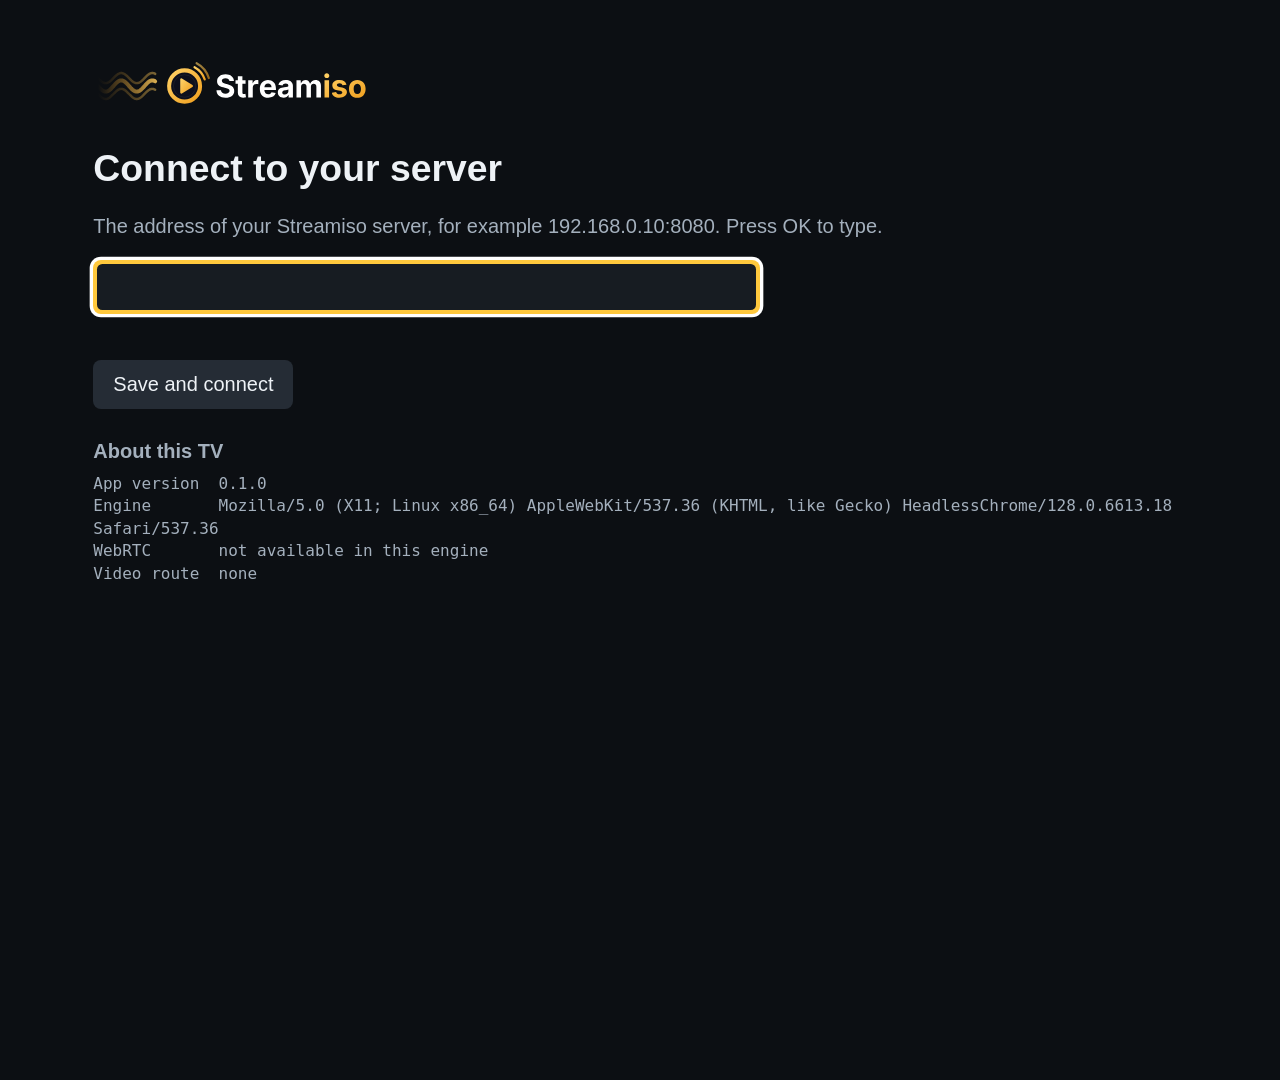
==== app/index.html @ e0f587a0 "Add Streamiso client app for Samsung Tizen TVs Remote-first catalog and DVD and CD players, with a f" ====
<!DOCTYPE html>
<html lang="en">
<head>
<meta charset="utf-8">
<meta name="viewport" content="width=1920">
<title>Streamiso</title>
<link rel="stylesheet" href="css/style.css">
<!-- Samsung's product API (screen saver). It only exists on a TV; on a PC this request just fails. -->
<script src="$WEBAPIS/webapis/webapis.js"></script>
</head>
<body>

<section id="settings" class="screen" hidden>
  <img class="logo" src="img/logo.svg" alt="Streamiso">
  <h1 id="settings-title">Connect to your server</h1>
  <p class="muted">The address of your Streamiso server, for example 192.168.0.10:8080. Press OK to type.</p>
  <div id="server-field" class="field" tabindex="-1" data-focusable data-act="edit">
    <input id="server-input" type="text" tabindex="-1" autocomplete="off" spellcheck="false">
  </div>
  <p id="settings-message" class="message" role="status"></p>
  <div class="row">
    <button id="settings-save" type="button" class="btn" tabindex="-1" data-focusable data-act="save">Save and connect</button>
    <button id="settings-back" type="button" class="btn" tabindex="-1" data-focusable data-act="cancel">Back</button>
  </div>
  <h2>About this TV</h2>
  <pre id="settings-diag" class="diag"></pre>
</section>

<section id="catalog" class="screen" hidden>
  <header id="catalog-head">
    <img class="logo small" src="img/logo.svg" alt="Streamiso">
    <div id="detail">
      <div id="detail-title"></div>
      <div id="detail-meta" class="muted"></div>
      <div id="detail-text" class="muted"></div>
    </div>
    <button id="catalog-settings" type="button" class="btn" tabindex="-1" data-focusable>Settings</button>
  </header>
  <main id="catalog-scroll" data-scroll><div id="catalog-list"></div></main>
</section>

<section id="player" class="screen" hidden>
  <div id="stage"></div>
  <div id="cd" hidden>
    <div id="cd-info">
      <img id="cd-cover" alt="">
      <div id="cd-title"></div>
      <div id="cd-artist" class="muted"></div>
    </div>
    <ol id="cd-tracks" data-scroll></ol>
  </div>
  <div id="loading"><div class="spinner"></div><div id="loading-title"></div><div id="loading-text" class="muted"></div></div>
  <div id="sink" tabindex="-1" data-focusable></div>
  <div id="bar" hidden>
    <div id="bar-head"><div id="bar-title"></div><div id="bar-caption"></div></div>
    <div id="progress" tabindex="-1" data-focusable data-act="commit" aria-label="Seek: left and right"><div id="progress-fill"></div></div>
    <div id="bar-times" class="muted"><span id="time-now"></span><span id="bar-extra"></span><span id="time-left"></span></div>
    <div id="bar-buttons" class="row">
      <button type="button" class="btn icon" tabindex="-1" data-focusable data-act="leave" aria-label="Back to library"><svg viewBox="0 0 24 24"><path d="M20 11H7.8l5.6-5.6L12 4l-8 8 8 8 1.4-1.4L7.8 13H20z"/></svg></button>
      <span class="sep"></span>
      <button type="button" class="btn icon big" tabindex="-1" data-focusable data-act="toggle" id="btn-toggle" aria-label="Pause"></button>
      <button type="button" class="btn icon" tabindex="-1" data-focusable data-act="prev" id="btn-prev" aria-label="Previous"><svg viewBox="0 0 24 24"><path d="M6 6h2v12H6zM9.5 12l8.5 6V6z"/></svg></button>
      <button type="button" class="btn icon" tabindex="-1" data-focusable data-act="back10" aria-label="Back 10 seconds"><svg viewBox="0 0 24 24"><path d="M12 5V1L7 6l5 5V7a6 6 0 1 1-6 6H4a8 8 0 1 0 8-8z"/><text x="12" y="16.2" text-anchor="middle" font-size="7.5" font-weight="700" font-family="sans-serif">10</text></svg></button>
      <button type="button" class="btn icon" tabindex="-1" data-focusable data-act="fwd10" aria-label="Forward 10 seconds"><svg viewBox="0 0 24 24"><path d="M12 5V1l5 5-5 5V7a6 6 0 1 0 6 6h2a8 8 0 1 1-8-8z"/><text x="12" y="16.2" text-anchor="middle" font-size="7.5" font-weight="700" font-family="sans-serif">10</text></svg></button>
      <button type="button" class="btn icon" tabindex="-1" data-focusable data-act="next" id="btn-next" aria-label="Next"><svg viewBox="0 0 24 24"><path d="M16 6h2v12h-2zM6 18l8.5-6L6 6z"/></svg></button>
      <span class="sep"></span>
      <button type="button" class="btn icon" tabindex="-1" data-focusable data-act="voldown" aria-label="Volume down"><svg viewBox="0 0 24 24"><path d="M3 9v6h4l5 5V4L7 9zm13.5 3A4.5 4.5 0 0 0 14 8v8a4.5 4.5 0 0 0 2.5-4z"/></svg></button>
      <button type="button" class="btn icon" tabindex="-1" data-focusable data-act="mute" id="btn-mute" aria-label="Mute"><svg viewBox="0 0 24 24"><path d="M16.5 12A4.5 4.5 0 0 0 14 8v2.2l2.4 2.4c.1-.2.1-.4.1-.6zM19 12c0 .9-.2 1.8-.5 2.6l1.5 1.5A9 9 0 0 0 21 12a9 9 0 0 0-7-8.8v2.1c2.9.9 5 3.5 5 6.7zM4.3 3L3 4.3 7.7 9H3v6h4l5 5v-6.7l4.3 4.3c-.7.5-1.4.9-2.3 1.2v2.1a9 9 0 0 0 3.7-1.8l2 2L21 19.7l-9-9zM12 4L9.9 6.1 12 8.2z"/></svg></button>
      <button type="button" class="btn icon" tabindex="-1" data-focusable data-act="volup" aria-label="Volume up"><svg viewBox="0 0 24 24"><path d="M3 9v6h4l5 5V4L7 9zm13.5 3A4.5 4.5 0 0 0 14 8v8a4.5 4.5 0 0 0 2.5-4zM14 3.2v2.1a7 7 0 0 1 0 13.4v2.1a9 9 0 0 0 0-17.6z"/></svg></button>
      <span class="grow"></span>
      <button type="button" class="btn labeled dvd-only" tabindex="-1" data-focusable data-act="menu" aria-label="DVD menu"><svg viewBox="0 0 24 24"><path d="M3 6h18v2H3zm0 5h18v2H3zm0 5h18v2H3z"/></svg>DVD menu</button>
      <button type="button" class="btn icon dvd-only" tabindex="-1" data-focusable data-act="audio" aria-label="Audio"><svg viewBox="0 0 24 24"><path d="M3 9v6h4l5 5V4L7 9zm13.5 3A4.5 4.5 0 0 0 14 8v8a4.5 4.5 0 0 0 2.5-4zM14 3.2v2.1a7 7 0 0 1 0 13.4v2.1a9 9 0 0 0 0-17.6z"/></svg></button>
      <button type="button" class="btn icon dvd-only" tabindex="-1" data-focusable data-act="subs" aria-label="Subtitles"><svg viewBox="0 0 24 24"><path d="M20 4H4a2 2 0 0 0-2 2v12a2 2 0 0 0 2 2h16a2 2 0 0 0 2-2V6a2 2 0 0 0-2-2zM4 12h4v2H4zm10 6H4v-2h10zm6 0h-4v-2h4zm0-4h-10v-2h10z"/></svg></button>
    </div>
  </div>
  <div id="pop" hidden><h3 id="pop-title"></h3><div id="pop-list"></div></div>
  <div id="hint" hidden>Press any key to turn the sound on</div>
  <div id="osd" hidden></div>
</section>

<div id="dialog" hidden>
  <div id="dialog-box">
    <h2 id="dialog-title"></h2>
    <p id="dialog-text" class="muted"></p>
    <div id="dialog-buttons" class="row"></div>
  </div>
</div>

<script src="js/util.js"></script>
<script src="js/api.js"></script>
<script src="js/tv.js"></script>
<script src="js/focus.js"></script>
<script src="js/dialog.js"></script>
<script src="js/stream.js"></script>
<script src="js/settings.js"></script>
<script src="js/catalog.js"></script>
<script src="js/player.js"></script>
<script src="js/main.js"></script>
</body>
</html>
---- app/css/style.css ----
/* Drawn for a 1920x1080 screen. Keep to what Chromium M69 understands (Tizen 5.5): no flex gap, no
   aspect-ratio, no inset, no :focus-visible. */
* { box-sizing: border-box; }
html, body { margin: 0; width: 1920px; height: 1080px; overflow: hidden; background: #0c0f13; color: #eef2f6; font: 30px/1.35 "SamsungOne", "Segoe UI", Roboto, sans-serif; -webkit-user-select: none; user-select: none; }
[hidden] { display: none !important; }
h1 { margin: 0 0 12px; font-size: 56px; font-weight: 600; }
h2 { margin: 0 0 12px; font-size: 40px; font-weight: 600; }
.muted { color: #a4b0bd; }
.screen { position: absolute; left: 0; top: 0; width: 1920px; height: 1080px; }
.logo { display: block; width: 420px; margin-bottom: 36px; }
.logo.small { width: 230px; margin: 0; }
.row { display: flex; align-items: center; }
.row > * { margin-right: 18px; }
.row > *:last-child { margin-right: 0; }

/* The focus style. Every focusable thing uses it, so the focus always looks the same. */
.btn, .card, .field, #cd-tracks li, #pop-list button { outline: none; }
.btn:focus, .field:focus, .field.editing, #pop-list button:focus, #cd-tracks li:focus {
  background: #ffc83d; color: #14171b; box-shadow: 0 0 0 5px #fff;
}
.btn { font: inherit; padding: 16px 30px; color: inherit; background: #252c35; border: 0; border-radius: 12px; white-space: nowrap; }
.btn.off { opacity: .55; }

/* Settings */
#settings { padding: 80px 140px; }
.field { width: 1000px; padding: 6px; margin: 24px 0 8px; background: #252c35; border-radius: 12px; }
.field input { width: 100%; padding: 14px 20px; font: inherit; color: #eef2f6; background: #171c22; border: 0; outline: none; border-radius: 8px; }
.message { min-height: 44px; margin: 8px 0 18px; color: #ff9c9c; }
.message.ok { color: #75e3a5; }
#settings h2 { margin-top: 44px; font-size: 30px; color: #a4b0bd; }
.diag { margin: 0; font: 24px/1.4 Consolas, "DejaVu Sans Mono", monospace; color: #a4b0bd; white-space: pre-wrap; word-break: break-word; }

/* Catalog */
#catalog-head { position: absolute; left: 0; top: 0; width: 1920px; height: 200px; padding: 28px 70px; display: flex; align-items: flex-start; background: #0c0f13; z-index: 2; }
#detail { flex: 1; min-width: 0; margin: 0 50px; }
#detail-title { font-size: 42px; font-weight: 600; white-space: nowrap; overflow: hidden; text-overflow: ellipsis; }
#detail-meta { white-space: nowrap; overflow: hidden; text-overflow: ellipsis; }
#detail-text { font-size: 25px; max-height: 68px; overflow: hidden; }
#catalog-scroll { position: absolute; left: 0; top: 200px; width: 1920px; height: 880px; overflow: hidden; padding: 0 70px; }
.section-title { margin: 12px 0 18px; font-size: 38px; font-weight: 600; }
.grid { display: flex; flex-wrap: wrap; margin-bottom: 24px; }
.card { position: relative; display: block; width: 232px; margin: 0 22px 26px 0; padding: 0; color: inherit; font: inherit; text-align: left; background: none; border: 0; }
.cover { position: relative; display: block; width: 232px; height: 348px; background: #1c2229; border-radius: 12px; overflow: hidden; }
.card.cd .cover { height: 232px; }
.cover img { display: block; width: 100%; height: 100%; object-fit: contain; }
.card:focus .cover { box-shadow: 0 0 0 6px #ffc83d, 0 0 0 10px #fff; }
.card-title { display: block; margin-top: 12px; font-size: 25px; line-height: 1.25; height: 32px; white-space: nowrap; overflow: hidden; text-overflow: ellipsis; }
.card:focus .card-title { color: #ffc83d; }
.card-resume { display: block; font-size: 21px; color: #a4b0bd; height: 28px; white-space: nowrap; overflow: hidden; }
.tag, .seen { position: absolute; top: 10px; padding: 2px 12px; font-size: 20px; font-weight: 700; border-radius: 7px; }
.tag { left: 10px; background: rgba(8, 10, 13, .85); }
.seen { right: 10px; background: #75e3a5; color: #10231a; }
.bar-resume { position: absolute; left: 0; bottom: 0; height: 8px; background: #ffc83d; }
.empty { padding: 90px 0; font-size: 36px; color: #a4b0bd; }

/* Player */
#stage { position: absolute; left: 0; top: 0; width: 1920px; height: 1080px; background: #000; }
#stage iframe, #stage video { display: block; width: 100%; height: 100%; border: 0; background: #000; }
/* The stream never takes the pointer or the focus: all input goes through the app. */
#stage iframe { pointer-events: none; }
#sink { position: absolute; left: 0; top: 0; width: 1px; height: 1px; outline: none; }
#loading { position: absolute; left: 0; top: 0; width: 1920px; height: 1080px; display: flex; flex-direction: column; align-items: center; justify-content: center; background: #0c0f13; text-align: center; }
#loading-title { font-size: 44px; font-weight: 600; margin-top: 34px; }
.spinner { width: 90px; height: 90px; border: 9px solid #2b333d; border-top-color: #ffc83d; border-radius: 50%; animation: spin 1s linear infinite; }
@keyframes spin { to { transform: rotate(360deg); } }
#bar { position: absolute; left: 0; bottom: 0; width: 1920px; padding: 90px 70px 44px; background: linear-gradient(to top, rgba(6, 8, 10, .95) 65%, rgba(6, 8, 10, 0)); }
#bar-head { display: flex; align-items: baseline; }
#bar-title { flex: 1; min-width: 0; font-size: 40px; font-weight: 600; white-space: nowrap; overflow: hidden; text-overflow: ellipsis; }
/* Icons have no words, so the focused button's name shows here. */
#bar-caption { margin-left: 40px; font-size: 30px; color: #ffc83d; white-space: nowrap; }
#progress { height: 12px; margin-top: 16px; background: rgba(255, 255, 255, .22); border-radius: 6px; overflow: hidden; outline: none; }
#progress:focus { box-shadow: 0 0 0 4px #0c0f13, 0 0 0 8px #ffc83d; }
#progress-fill { width: 0; height: 100%; background: #ffc83d; }
#bar-times { display: flex; justify-content: space-between; margin: 8px 0 22px; font-size: 26px; }
#bar-buttons .btn.icon { width: 84px; height: 84px; padding: 0; }
#bar-buttons .btn.icon svg { display: block; width: 46px; height: 46px; margin: 0 auto; fill: currentColor; }
#bar-buttons .btn.icon.big { width: 100px; }
#bar-buttons .btn.icon.big svg { width: 58px; height: 58px; }
#bar-buttons .btn.labeled { display: flex; align-items: center; height: 84px; padding: 0 28px; font-size: 28px; }
#bar-buttons .btn.labeled svg { width: 42px; height: 42px; margin-right: 12px; fill: currentColor; }
#bar-buttons .sep { width: 18px; }
#bar-buttons .grow { flex: 1; }
#pop { position: absolute; right: 70px; bottom: 260px; width: 560px; max-height: 620px; padding: 24px; overflow: hidden; background: #181d23; border-radius: 16px; box-shadow: 0 10px 50px rgba(0, 0, 0, .6); }
#pop h3 { margin: 0 0 14px; font-size: 32px; }
#pop-list button { display: block; width: 100%; padding: 12px 20px; margin-bottom: 8px; color: inherit; font: inherit; text-align: left; background: #252c35; border: 0; border-radius: 10px; white-space: nowrap; overflow: hidden; text-overflow: ellipsis; }
#osd { position: absolute; left: 50%; top: 60px; transform: translateX(-50%); padding: 14px 34px; font-size: 32px; background: rgba(8, 10, 13, .88); border-radius: 14px; }
#hint { position: absolute; left: 50%; bottom: 70px; transform: translateX(-50%); padding: 14px 34px; font-size: 30px; color: #14171b; background: #ffc83d; border-radius: 14px; }

/* Audio CD */
#cd { position: absolute; left: 0; top: 0; width: 1920px; height: 1080px; padding: 70px 70px 290px; display: flex; background: #11151a; }
#cd-info { width: 620px; margin-right: 70px; text-align: center; }
#cd-cover { display: block; width: 520px; height: 520px; margin: 0 auto 26px; object-fit: contain; background: #1c2229; border-radius: 14px; }
#cd-title { font-size: 38px; font-weight: 600; max-height: 104px; overflow: hidden; }
#cd-artist { font-size: 28px; }
#cd-tracks { flex: 1; min-width: 0; height: 720px; margin: 0; padding: 8px; list-style: none; overflow: hidden; }
#cd-tracks li { display: flex; align-items: center; padding: 11px 22px; margin-bottom: 6px; border-radius: 10px; }
#cd-tracks .n { width: 66px; color: #a4b0bd; flex: none; }
#cd-tracks .t { flex: 1; min-width: 0; white-space: nowrap; overflow: hidden; text-overflow: ellipsis; }
#cd-tracks .d { width: 110px; text-align: right; color: #a4b0bd; flex: none; }
#cd-tracks li.current { background: #252c35; }
#cd-tracks li.current .t { color: #ffc83d; font-weight: 600; }
#cd-tracks li:focus { background: #ffc83d; }
#cd-tracks li:focus .n, #cd-tracks li:focus .d, #cd-tracks li:focus .t { color: #14171b; }
.cd-mode .dvd-only { display: none !important; }

/* Dialog */
#dialog { position: absolute; left: 0; top: 0; width: 1920px; height: 1080px; display: flex; align-items: center; justify-content: center; background: rgba(4, 6, 8, .78); z-index: 10; }
#dialog-box { width: 1120px; padding: 54px 60px; background: #181d23; border-radius: 20px; box-shadow: 0 20px 70px rgba(0, 0, 0, .7); }
#dialog-text { margin: 0 0 36px; white-space: pre-line; }
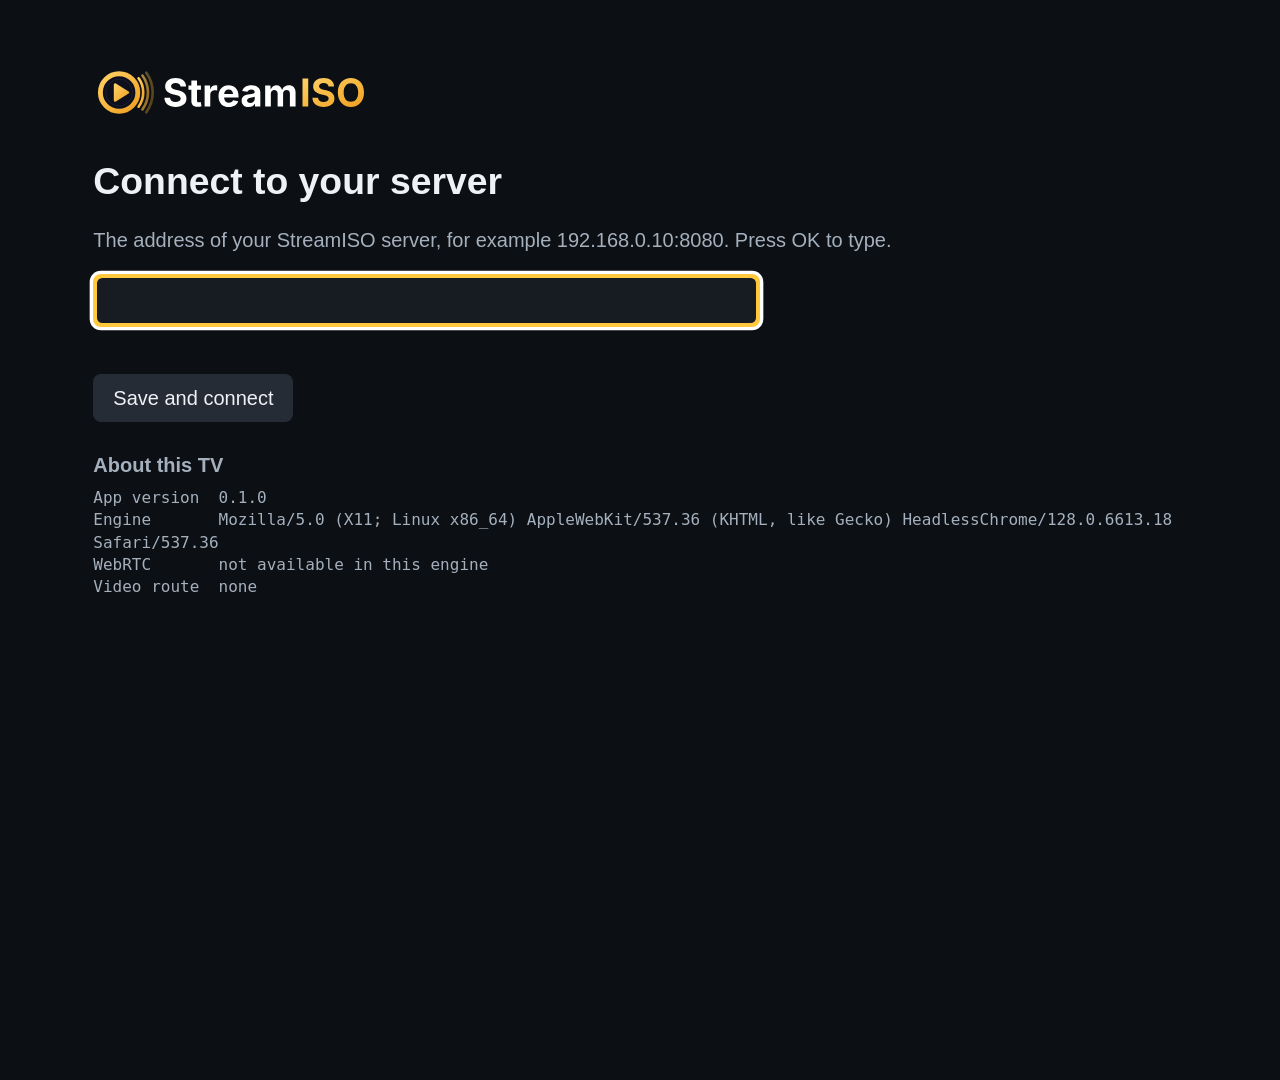
==== commit eb1f44b5: "Rename the app to StreamISO and use the new logo and icon The TV icon stays a full square, without t" ====
--- a/app/index.html
+++ b/app/index.html
@@ -3,7 +3,7 @@
 <head>
 <meta charset="utf-8">
 <meta name="viewport" content="width=1920">
-<title>Streamiso</title>
+<title>StreamISO</title>
 <link rel="stylesheet" href="css/style.css">
 <!-- Samsung's product API (screen saver). It only exists on a TV; on a PC this request just fails. -->
 <script src="$WEBAPIS/webapis/webapis.js"></script>
@@ -11,9 +11,9 @@
 <body>
 
 <section id="settings" class="screen" hidden>
-  <img class="logo" src="img/logo.svg" alt="Streamiso">
+  <img class="logo" src="img/logo.svg" alt="StreamISO">
   <h1 id="settings-title">Connect to your server</h1>
-  <p class="muted">The address of your Streamiso server, for example 192.168.0.10:8080. Press OK to type.</p>
+  <p class="muted">The address of your StreamISO server, for example 192.168.0.10:8080. Press OK to type.</p>
   <div id="server-field" class="field" tabindex="-1" data-focusable data-act="edit">
     <input id="server-input" type="text" tabindex="-1" autocomplete="off" spellcheck="false">
   </div>
@@ -28,7 +28,7 @@
 
 <section id="catalog" class="screen" hidden>
   <header id="catalog-head">
-    <img class="logo small" src="img/logo.svg" alt="Streamiso">
+    <img class="logo small" src="img/logo.svg" alt="StreamISO">
     <div id="detail">
       <div id="detail-title"></div>
       <div id="detail-meta" class="muted"></div>
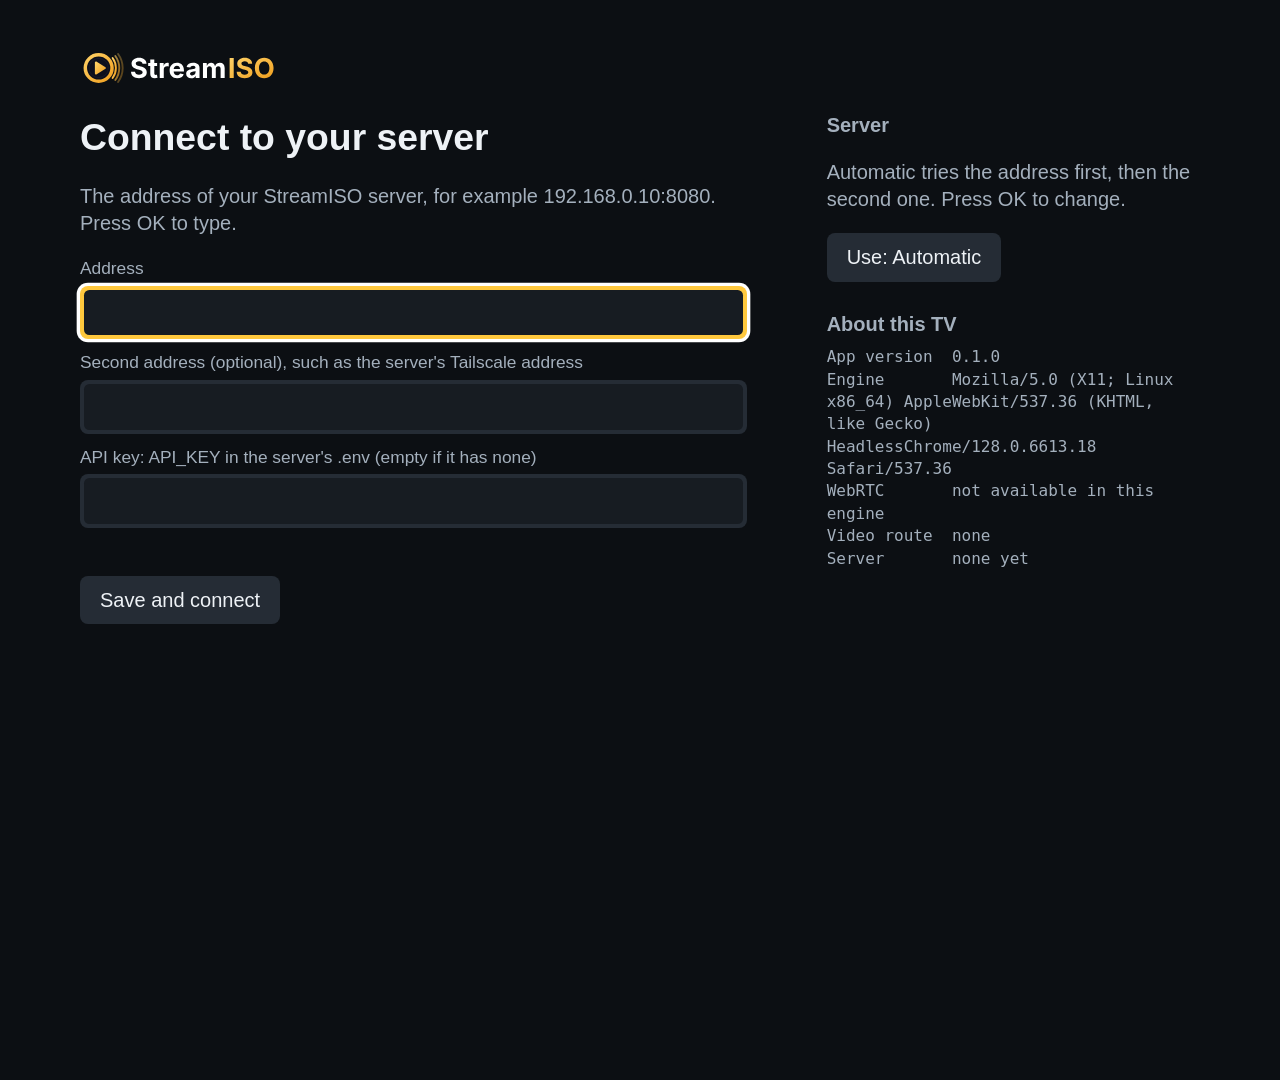
==== commit 4cc23dff: "Take two server addresses and an API key, and reconnect a video that stops StreamISO now refuses API" ====
--- a/app/index.html
+++ b/app/index.html
@@ -12,18 +12,38 @@
 
 <section id="settings" class="screen" hidden>
   <img class="logo" src="img/logo.svg" alt="StreamISO">
+  <div class="columns">
+  <div class="column">
   <h1 id="settings-title">Connect to your server</h1>
   <p class="muted">The address of your StreamISO server, for example 192.168.0.10:8080. Press OK to type.</p>
-  <div id="server-field" class="field" tabindex="-1" data-focusable data-act="edit">
+  <label class="label" for="server-input">Address</label>
+  <div id="server-field" class="field" tabindex="-1" data-focusable data-act="edit" data-input="server-input">
     <input id="server-input" type="text" tabindex="-1" autocomplete="off" spellcheck="false">
+  </div>
+  <label class="label" for="server2-input">Second address (optional), such as the server's Tailscale address</label>
+  <div id="server2-field" class="field" tabindex="-1" data-focusable data-act="edit" data-input="server2-input">
+    <input id="server2-input" type="text" tabindex="-1" autocomplete="off" spellcheck="false">
+  </div>
+  <label class="label" for="key-input">API key: API_KEY in the server's .env (empty if it has none)</label>
+  <div id="key-field" class="field" tabindex="-1" data-focusable data-act="edit" data-input="key-input">
+    <input id="key-input" type="text" tabindex="-1" autocomplete="off" spellcheck="false" autocapitalize="off">
   </div>
   <p id="settings-message" class="message" role="status"></p>
   <div class="row">
     <button id="settings-save" type="button" class="btn" tabindex="-1" data-focusable data-act="save">Save and connect</button>
     <button id="settings-back" type="button" class="btn" tabindex="-1" data-focusable data-act="cancel">Back</button>
   </div>
+  </div>
+  <div class="column side">
+  <h2>Server</h2>
+  <p class="muted">Automatic tries the address first, then the second one. Press OK to change.</p>
+  <div class="row">
+    <button id="settings-choice" type="button" class="btn" tabindex="-1" data-focusable data-act="choice"></button>
+  </div>
   <h2>About this TV</h2>
   <pre id="settings-diag" class="diag"></pre>
+  </div>
+  </div>
 </section>
 
 <section id="catalog" class="screen" hidden>
@@ -34,6 +54,12 @@
       <div id="detail-meta" class="muted"></div>
       <div id="detail-text" class="muted"></div>
     </div>
+    <!-- Shows or hides the discs already watched / listened to, which are hidden at first. -->
+    <button id="catalog-seen" type="button" class="btn" tabindex="-1" data-focusable aria-pressed="false">
+      <svg class="eye" viewBox="0 0 24 24" aria-hidden="true"><path d="M12 5C6.5 5 2.3 8.6 1 12c1.3 3.4 5.5 7 11 7s9.7-3.6 11-7c-1.3-3.4-5.5-7-11-7zm0 11.5a4.5 4.5 0 1 1 0-9 4.5 4.5 0 0 1 0 9zm0-7a2.5 2.5 0 1 0 0 5 2.5 2.5 0 0 0 0-5z"/></svg>
+      <svg class="eye-off" viewBox="0 0 24 24" aria-hidden="true"><path d="M2.3 3.7 3.7 2.3l18 18-1.4 1.4-3.4-3.4A12 12 0 0 1 12 19c-5.5 0-9.7-3.6-11-7a12.6 12.6 0 0 1 4.2-5.3L2.3 3.7zM12 5c5.5 0 9.7 3.6 11 7a12.4 12.4 0 0 1-3.3 4.6l-3.3-3.3A4.5 4.5 0 0 0 10.7 7.6L8.3 5.2C9.5 5.1 10.7 5 12 5zm-4.4 4.1A4.5 4.5 0 0 0 14.9 15.4l-1.5-1.5a2.5 2.5 0 0 1-3.3-3.3L7.6 9.1z"/></svg>
+      <span class="lbl">Show watched</span>
+    </button>
     <button id="catalog-settings" type="button" class="btn" tabindex="-1" data-focusable>Settings</button>
   </header>
   <main id="catalog-scroll" data-scroll><div id="catalog-list"></div></main>
@@ -68,7 +94,8 @@
       <button type="button" class="btn icon" tabindex="-1" data-focusable data-act="mute" id="btn-mute" aria-label="Mute"><svg viewBox="0 0 24 24"><path d="M16.5 12A4.5 4.5 0 0 0 14 8v2.2l2.4 2.4c.1-.2.1-.4.1-.6zM19 12c0 .9-.2 1.8-.5 2.6l1.5 1.5A9 9 0 0 0 21 12a9 9 0 0 0-7-8.8v2.1c2.9.9 5 3.5 5 6.7zM4.3 3L3 4.3 7.7 9H3v6h4l5 5v-6.7l4.3 4.3c-.7.5-1.4.9-2.3 1.2v2.1a9 9 0 0 0 3.7-1.8l2 2L21 19.7l-9-9zM12 4L9.9 6.1 12 8.2z"/></svg></button>
       <button type="button" class="btn icon" tabindex="-1" data-focusable data-act="volup" aria-label="Volume up"><svg viewBox="0 0 24 24"><path d="M3 9v6h4l5 5V4L7 9zm13.5 3A4.5 4.5 0 0 0 14 8v8a4.5 4.5 0 0 0 2.5-4zM14 3.2v2.1a7 7 0 0 1 0 13.4v2.1a9 9 0 0 0 0-17.6z"/></svg></button>
       <span class="grow"></span>
-      <button type="button" class="btn labeled dvd-only" tabindex="-1" data-focusable data-act="menu" aria-label="DVD menu"><svg viewBox="0 0 24 24"><path d="M3 6h18v2H3zm0 5h18v2H3zm0 5h18v2H3z"/></svg>DVD menu</button>
+      <button type="button" class="btn labeled dvd-only" tabindex="-1" data-focusable data-act="back" aria-label="Return"><svg viewBox="0 0 24 24"><path d="M10 9V5l-7 7 7 7v-4.1c5 0 8.5 1.6 11 5.1-1-5-4-10-11-11z"/></svg>Return</button>
+      <button type="button" class="btn labeled dvd-only" tabindex="-1" data-focusable data-act="menu" aria-label="Disc menu"><svg viewBox="0 0 24 24"><path d="M3 6h18v2H3zm0 5h18v2H3zm0 5h18v2H3z"/></svg>Disc menu</button>
       <button type="button" class="btn icon dvd-only" tabindex="-1" data-focusable data-act="audio" aria-label="Audio"><svg viewBox="0 0 24 24"><path d="M3 9v6h4l5 5V4L7 9zm13.5 3A4.5 4.5 0 0 0 14 8v8a4.5 4.5 0 0 0 2.5-4zM14 3.2v2.1a7 7 0 0 1 0 13.4v2.1a9 9 0 0 0 0-17.6z"/></svg></button>
       <button type="button" class="btn icon dvd-only" tabindex="-1" data-focusable data-act="subs" aria-label="Subtitles"><svg viewBox="0 0 24 24"><path d="M20 4H4a2 2 0 0 0-2 2v12a2 2 0 0 0 2 2h16a2 2 0 0 0 2-2V6a2 2 0 0 0-2-2zM4 12h4v2H4zm10 6H4v-2h10zm6 0h-4v-2h4zm0-4h-10v-2h10z"/></svg></button>
     </div>
--- a/app/css/style.css
+++ b/app/css/style.css
@@ -22,17 +22,29 @@
 .btn.off { opacity: .55; }
 
 /* Settings */
-#settings { padding: 80px 140px; }
-.field { width: 1000px; padding: 6px; margin: 24px 0 8px; background: #252c35; border-radius: 12px; }
+#settings { padding: 60px 120px; }
+#settings .logo { width: 300px; margin-bottom: 24px; }
+.columns { display: flex; align-items: flex-start; }
+.column { width: 1000px; }
+.column.side { width: 560px; margin-left: 120px; }
+.label { display: block; margin-top: 18px; font-size: 26px; color: #a4b0bd; }
+.field { width: 1000px; padding: 6px; margin: 8px 0 0; background: #252c35; border-radius: 12px; }
 .field input { width: 100%; padding: 14px 20px; font: inherit; color: #eef2f6; background: #171c22; border: 0; outline: none; border-radius: 8px; }
-.message { min-height: 44px; margin: 8px 0 18px; color: #ff9c9c; }
+.message { min-height: 44px; margin: 14px 0 14px; color: #ff9c9c; white-space: pre-line; }
 .message.ok { color: #75e3a5; }
 #settings h2 { margin-top: 44px; font-size: 30px; color: #a4b0bd; }
+#settings .side h2:first-child { margin-top: 0; }
 .diag { margin: 0; font: 24px/1.4 Consolas, "DejaVu Sans Mono", monospace; color: #a4b0bd; white-space: pre-wrap; word-break: break-word; }
 
 /* Catalog */
 #catalog-head { position: absolute; left: 0; top: 0; width: 1920px; height: 200px; padding: 28px 70px; display: flex; align-items: flex-start; background: #0c0f13; z-index: 2; }
 #detail { flex: 1; min-width: 0; margin: 0 50px; }
+#catalog-seen { display: flex; align-items: center; margin-right: 20px; }
+#catalog-seen svg { width: 40px; height: 40px; margin-right: 12px; fill: currentColor; }
+/* "Hide watched" is a switch: on (eye crossed out) while watched discs are hidden */
+#catalog-seen .eye-off, #catalog-seen[aria-pressed="true"] .eye { display: none; }
+#catalog-seen[aria-pressed="true"]:not(:focus) { color: #ffc83d; }
+#catalog-seen[aria-pressed="true"] .eye-off { display: block; }
 #detail-title { font-size: 42px; font-weight: 600; white-space: nowrap; overflow: hidden; text-overflow: ellipsis; }
 #detail-meta { white-space: nowrap; overflow: hidden; text-overflow: ellipsis; }
 #detail-text { font-size: 25px; max-height: 68px; overflow: hidden; }
@@ -43,7 +55,11 @@
 .cover { position: relative; display: block; width: 232px; height: 348px; background: #1c2229; border-radius: 12px; overflow: hidden; }
 .card.cd .cover { height: 232px; }
 .cover img { display: block; width: 100%; height: 100%; object-fit: contain; }
+.cover img.fill { object-fit: cover; }  /* "Fill the space" set in the StreamISO editor */
 .card:focus .cover { box-shadow: 0 0 0 6px #ffc83d, 0 0 0 10px #fff; }
+/* A season with several discs: the cover looks like a small stack of cases. */
+.card.stack .cover { box-shadow: 6px -6px 0 -1px #30363f, 12px -12px 0 -2px #3c434d; }
+.card.stack:focus .cover { box-shadow: 0 0 0 6px #ffc83d, 0 0 0 10px #fff, 6px -6px 0 -1px #30363f, 12px -12px 0 -2px #3c434d; }
 .card-title { display: block; margin-top: 12px; font-size: 25px; line-height: 1.25; height: 32px; white-space: nowrap; overflow: hidden; text-overflow: ellipsis; }
 .card:focus .card-title { color: #ffc83d; }
 .card-resume { display: block; font-size: 21px; color: #a4b0bd; height: 28px; white-space: nowrap; overflow: hidden; }
